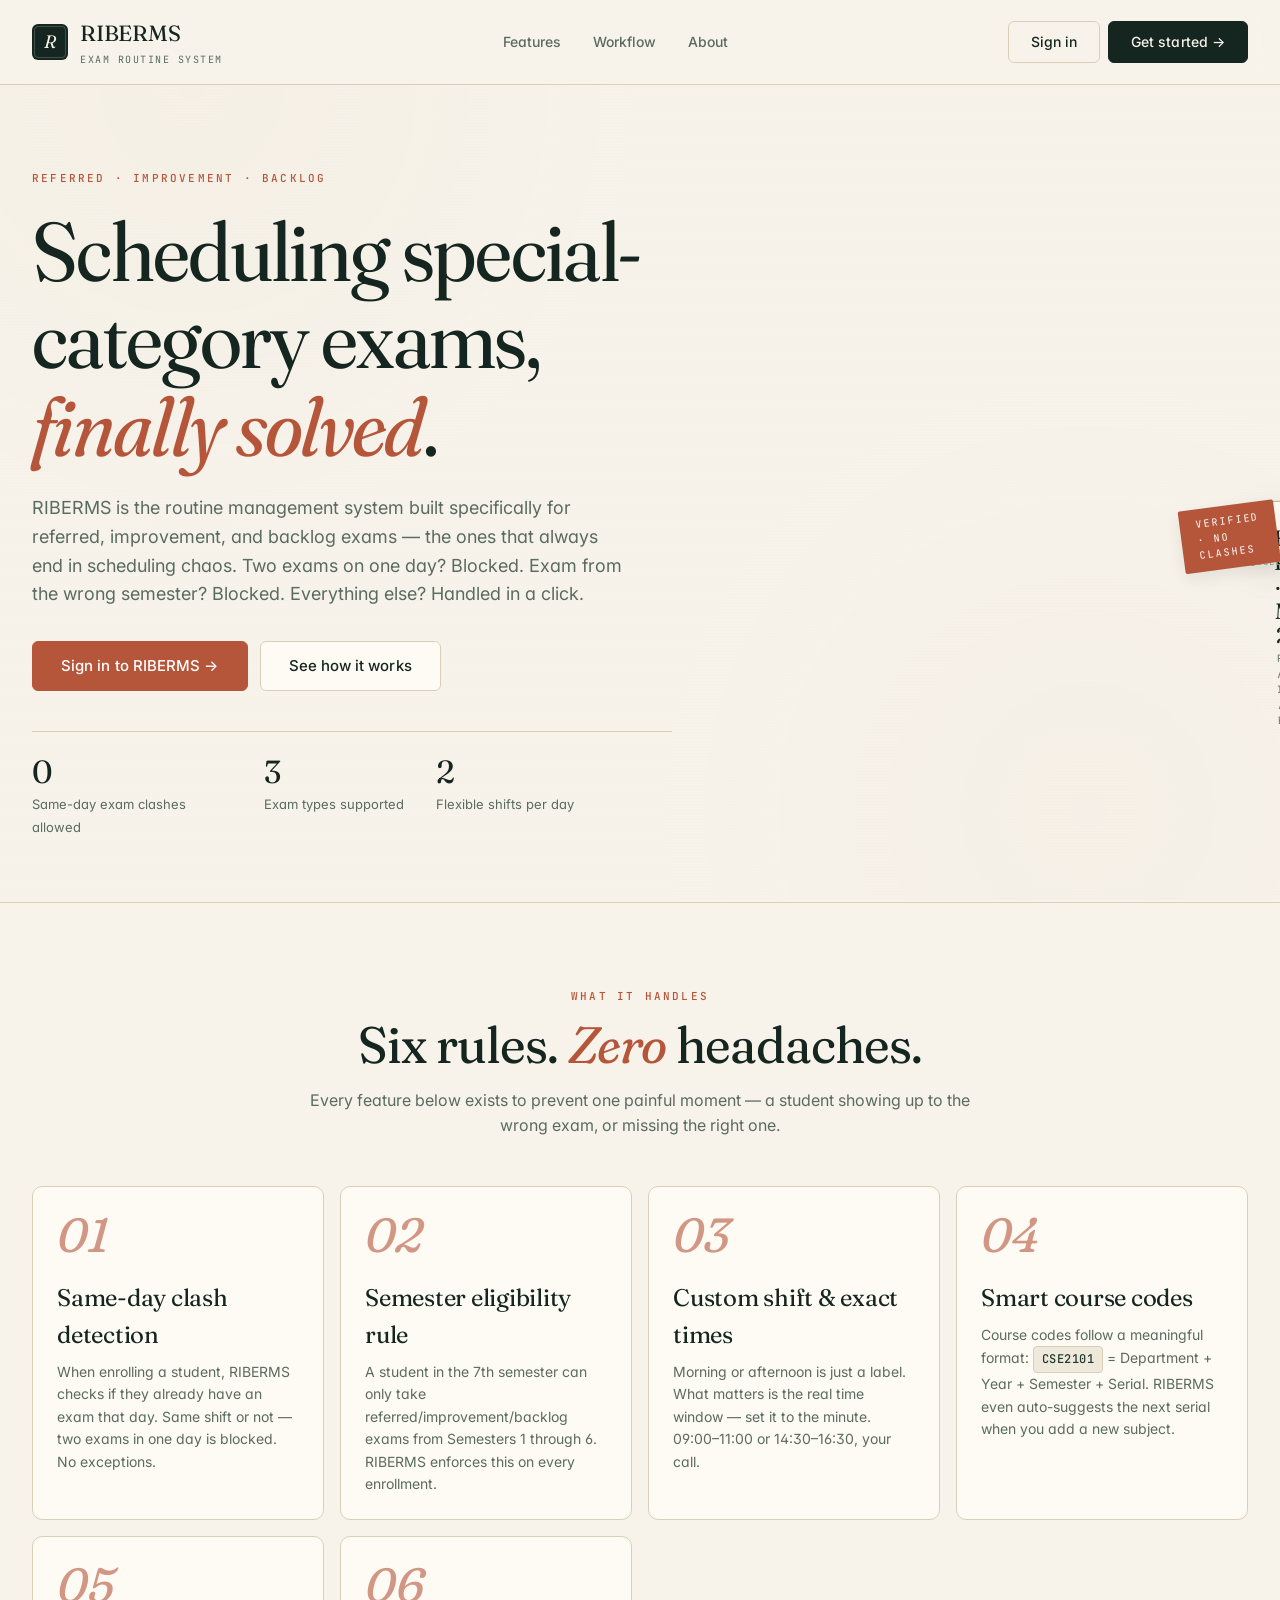
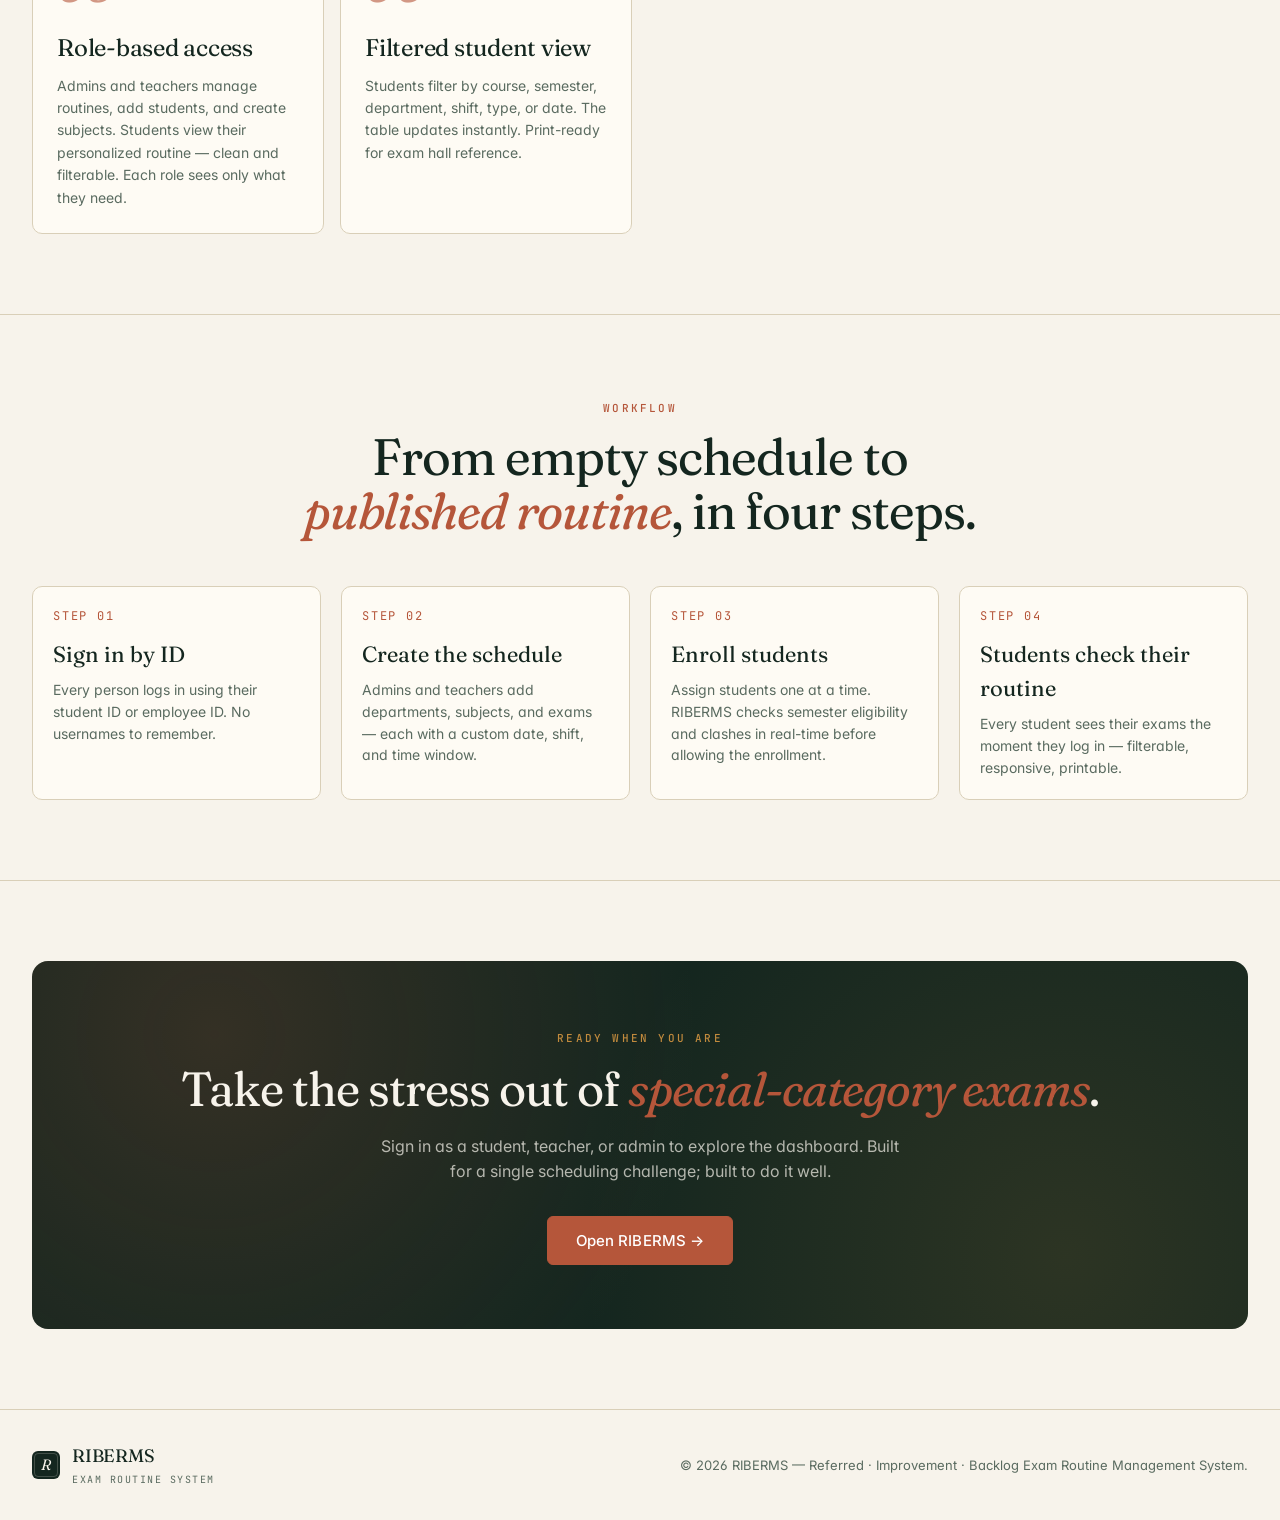
==== index.html @ 129d48cb "merging" ====
<!DOCTYPE html>
<html lang="en">
<head>
  <meta charset="UTF-8">
  <meta name="viewport" content="width=device-width, initial-scale=1.0">
  <title>RIBERMS — Referred · Improvement · Backlog Exam Routine Management</title>
  <meta name="description" content="RIBERMS helps universities schedule referred, improvement, and backlog exams without clashes or semester-rule violations.">

  <link rel="preconnect" href="https://fonts.googleapis.com">
  <link rel="preconnect" href="https://fonts.gstatic.com" crossorigin>
  <link href="https://fonts.googleapis.com/css2?family=Fraunces:ital,opsz,wght,SOFT,WONK@0,9..144,300..700,30..100,0..1;1,9..144,300..700,30..100,0..1&family=Inter:wght@300;400;500;600&family=JetBrains+Mono:wght@400;500&display=swap" rel="stylesheet">
  <link rel="stylesheet" href="css/style.css">
</head>
<body>

  <!-- Navbar -->
  <nav class="navbar">
    <div class="container navbar-inner">
      <a href="index.html" class="brand">
        <span class="brand-mark">R</span>
        <div>
          <strong>RIBERMS</strong>
          <div class="brand-tag">Exam Routine System</div>
        </div>
      </a>
      <div class="nav-links">
        <a href="#features">Features</a>
        <a href="#workflow">Workflow</a>
        <a href="#about">About</a>
      </div>
      <div class="flex gap-sm">
        <a href="login.html" class="btn btn-ghost">Sign in</a>
        <a href="login.html" class="btn btn-primary">Get started →</a>
      </div>
    </div>
  </nav>

  <!-- Hero -->
  <section class="hero">
    <div class="container hero-inner">
      <div>
        <span class="eyebrow">Referred · Improvement · Backlog</span>
        <h1 class="display">
          Scheduling special-category exams, <em>finally solved</em>.
        </h1>
        <p class="hero-lede">
          RIBERMS is the routine management system built specifically for referred, improvement, and backlog exams — the ones that always end in scheduling chaos. Two exams on one day? Blocked. Exam from the wrong semester? Blocked. Everything else? Handled in a click.
        </p>
        <div class="hero-ctas">
          <a href="login.html" class="btn btn-accent btn-lg">Sign in to RIBERMS →</a>
          <a href="#workflow" class="btn btn-outline btn-lg">See how it works</a>
        </div>

        <div class="hero-meta">
          <div class="hero-meta-item">
            <strong>0</strong>
            <span>Same-day exam clashes allowed</span>
          </div>
          <div class="hero-meta-item">
            <strong>3</strong>
            <span>Exam types supported</span>
          </div>
          <div class="hero-meta-item">
            <strong>2</strong>
            <span>Flexible shifts per day</span>
          </div>
        </div>
      </div>

      <!-- Stylized exam routine "document" -->
      <div class="hero-visual">
        <div class="routine-preview">
          <div class="routine-preview-header">
            <h3>Exam Routine · May 2026</h3>
            <p>Referred / Improvement / Backlog</p>
          </div>

          <div class="routine-preview-row">
            <div class="date">10<small>MAY</small></div>
            <div class="info">
              <strong>CSE2101 — Data Structures</strong>
              <span>MORNING · 09:00–11:00</span>
            </div>
            <span class="badge badge-referred">Ref.</span>
          </div>

          <div class="routine-preview-row">
            <div class="date">14<small>MAY</small></div>
            <div class="info">
              <strong>CSE2201 — Databases</strong>
              <span>AFTERNOON · 14:00–16:00</span>
            </div>
            <span class="badge badge-improvement">Imp.</span>
          </div>

          <div class="routine-preview-row">
            <div class="date">16<small>MAY</small></div>
            <div class="info">
              <strong>CSE2202 — Operating Sys.</strong>
              <span>MORNING · 10:00–12:00</span>
            </div>
            <span class="badge badge-referred">Ref.</span>
          </div>

          <div class="routine-preview-row">
            <div class="date">18<small>MAY</small></div>
            <div class="info">
              <strong>CSE3101 — Networks</strong>
              <span>AFTERNOON · 14:00–16:00</span>
            </div>
            <span class="badge badge-backlog">Bkl.</span>
          </div>

          <div class="routine-preview-stamp">Verified · No Clashes</div>
        </div>
      </div>
    </div>
  </section>

  <!-- Features -->
  <section class="section" id="features">
    <div class="container">
      <div class="section-head">
        <span class="eyebrow">What it handles</span>
        <h2 class="display">Six rules. <em>Zero</em> headaches.</h2>
        <p>Every feature below exists to prevent one painful moment — a student showing up to the wrong exam, or missing the right one.</p>
      </div>

      <div class="features-grid">
        <div class="feature">
          <div class="feature-num">01</div>
          <h3>Same-day clash detection</h3>
          <p>When enrolling a student, RIBERMS checks if they already have an exam that day. Same shift or not — two exams in one day is blocked. No exceptions.</p>
        </div>

        <div class="feature">
          <div class="feature-num">02</div>
          <h3>Semester eligibility rule</h3>
          <p>A student in the 7th semester can only take referred/improvement/backlog exams from Semesters 1 through 6. RIBERMS enforces this on every enrollment.</p>
        </div>

        <div class="feature">
          <div class="feature-num">03</div>
          <h3>Custom shift & exact times</h3>
          <p>Morning or afternoon is just a label. What matters is the real time window — set it to the minute. 09:00–11:00 or 14:30–16:30, your call.</p>
        </div>

        <div class="feature">
          <div class="feature-num">04</div>
          <h3>Smart course codes</h3>
          <p>Course codes follow a meaningful format: <span class="course-code">CSE2101</span> = Department + Year + Semester + Serial. RIBERMS even auto-suggests the next serial when you add a new subject.</p>
        </div>

        <div class="feature">
          <div class="feature-num">05</div>
          <h3>Role-based access</h3>
          <p>Admins and teachers manage routines, add students, and create subjects. Students view their personalized routine — clean and filterable. Each role sees only what they need.</p>
        </div>

        <div class="feature">
          <div class="feature-num">06</div>
          <h3>Filtered student view</h3>
          <p>Students filter by course, semester, department, shift, type, or date. The table updates instantly. Print-ready for exam hall reference.</p>
        </div>
      </div>
    </div>
  </section>

  <!-- How it works -->
  <section class="section" id="workflow">
    <div class="container">
      <div class="section-head">
        <span class="eyebrow">Workflow</span>
        <h2 class="display">From empty schedule to <em>published routine</em>, in four steps.</h2>
      </div>

      <div class="steps">
        <div class="step">
          <div class="step-num">STEP 01</div>
          <h3>Sign in by ID</h3>
          <p>Every person logs in using their student ID or employee ID. No usernames to remember.</p>
        </div>
        <div class="step">
          <div class="step-num">STEP 02</div>
          <h3>Create the schedule</h3>
          <p>Admins and teachers add departments, subjects, and exams — each with a custom date, shift, and time window.</p>
        </div>
        <div class="step">
          <div class="step-num">STEP 03</div>
          <h3>Enroll students</h3>
          <p>Assign students one at a time. RIBERMS checks semester eligibility and clashes in real-time before allowing the enrollment.</p>
        </div>
        <div class="step">
          <div class="step-num">STEP 04</div>
          <h3>Students check their routine</h3>
          <p>Every student sees their exams the moment they log in — filterable, responsive, printable.</p>
        </div>
      </div>
    </div>
  </section>

  <!-- CTA -->
  <section class="section" id="about">
    <div class="container">
      <div class="cta-block">
        <span class="eyebrow" style="color:var(--ochre);">Ready when you are</span>
        <h2 class="display">Take the stress out of <em>special-category exams</em>.</h2>
        <p>Sign in as a student, teacher, or admin to explore the dashboard. Built for a single scheduling challenge; built to do it well.</p>
        <a href="login.html" class="btn btn-accent btn-lg">Open RIBERMS →</a>
      </div>
    </div>
  </section>

  <!-- Footer -->
  <footer class="footer">
    <div class="container footer-inner">
      <div class="brand" style="font-size:18px;">
        <span class="brand-mark" style="width:28px;height:28px;font-size:15px;">R</span>
        <div>
          <strong>RIBERMS</strong>
          <div class="brand-tag">Exam Routine System</div>
        </div>
      </div>
      <p style="margin:0;">© 2026 RIBERMS — Referred · Improvement · Backlog Exam Routine Management System.</p>
    </div>
  </footer>

</body>
</html>
---- css/style.css ----
/* =========================================================
   RIBERMS — Referred · Improvement · Backlog
   Exam Routine Management System
   ---------------------------------------------------------
   Design Direction: Editorial Academic
   A considered, literary feel — deep forest green ink,
   cream paper, terracotta accents, serif display type.
   ========================================================= */

:root {
  /* Primary palette */
  --cream: #F7F3EB;
  --cream-2: #EFE9DC;
  --cream-3: #E5DCC7;
  --paper: #FEFBF4;
  --ink: #14261F;
  --ink-2: #1F3A2E;
  --ink-3: #2D4A3D;
  --ink-muted: #5A6B60;
  --ink-subtle: #8A9A8E;

  /* Accents */
  --terracotta: #B5563A;
  --terracotta-dark: #8E4129;
  --ochre: #C18A3D;
  --moss: #5C6B3A;
  --berry: #8B3B4E;

  /* Functional */
  --success: #3D6B47;
  --warning: #A06A1F;
  --danger: #9B3A32;
  --info: #3D5A6B;

  /* Borders */
  --line: #D9CFB8;
  --line-soft: #E8DFCA;
  --line-strong: #B8AC91;

  /* Typography */
  --font-display: 'Fraunces', 'Instrument Serif', Georgia, serif;
  --font-body: 'Inter', -apple-system, 'Segoe UI', sans-serif;
  --font-mono: 'JetBrains Mono', 'SF Mono', Consolas, monospace;

  /* Shadows */
  --shadow-xs: 0 1px 2px rgba(20, 38, 31, 0.04);
  --shadow-sm: 0 2px 6px rgba(20, 38, 31, 0.06);
  --shadow-md: 0 6px 16px rgba(20, 38, 31, 0.08);
  --shadow-lg: 0 16px 40px rgba(20, 38, 31, 0.12);
  --shadow-xl: 0 24px 60px rgba(20, 38, 31, 0.16);

  /* Radii */
  --r-xs: 4px;
  --r-sm: 6px;
  --r-md: 10px;
  --r-lg: 16px;
  --r-xl: 24px;

  /* Spacing rhythm */
  --space-1: 4px;
  --space-2: 8px;
  --space-3: 12px;
  --space-4: 16px;
  --space-5: 20px;
  --space-6: 24px;
  --space-8: 32px;
  --space-10: 40px;
  --space-12: 48px;
  --space-16: 64px;
  --space-20: 80px;
}

/* ---------- Reset ---------- */
*, *::before, *::after { box-sizing: border-box; margin: 0; padding: 0; }
html { -webkit-text-size-adjust: 100%; }
body {
  font-family: var(--font-body);
  background: var(--cream);
  color: var(--ink);
  font-size: 15px;
  line-height: 1.55;
  -webkit-font-smoothing: antialiased;
  -moz-osx-font-smoothing: grayscale;
  min-height: 100vh;
  font-feature-settings: 'ss01', 'cv11';
}
a { color: inherit; text-decoration: none; }
button { font-family: inherit; cursor: pointer; border: none; background: none; color: inherit; }
input, select, textarea { font-family: inherit; font-size: inherit; color: inherit; }
img, svg { display: block; max-width: 100%; }
table { border-collapse: collapse; width: 100%; }
ul, ol { list-style: none; }

/* ---------- Typography utilities ---------- */
.display {
  font-family: var(--font-display);
  font-weight: 400;
  letter-spacing: -0.02em;
  line-height: 1.05;
  font-variation-settings: "SOFT" 30, "WONK" 0;
}

.display em, em.serif {
  font-family: var(--font-display);
  font-style: italic;
  font-variation-settings: "SOFT" 50, "WONK" 1;
  color: var(--terracotta);
}

.eyebrow {
  font-family: var(--font-mono);
  font-size: 11px;
  letter-spacing: 0.2em;
  text-transform: uppercase;
  color: var(--terracotta);
  font-weight: 500;
}

.mono { font-family: var(--font-mono); font-feature-settings: 'ss01'; }

/* ---------- Layout ---------- */
.container {
  max-width: 1280px;
  margin: 0 auto;
  padding: 0 var(--space-8);
}
@media (max-width: 640px) { .container { padding: 0 var(--space-5); } }

/* Subtle grain / paper texture */
body::before {
  content: '';
  position: fixed;
  inset: 0;
  pointer-events: none;
  z-index: 0;
  opacity: 0.4;
  background-image:
    radial-gradient(circle at 15% 10%, rgba(193, 138, 61, 0.07) 0%, transparent 35%),
    radial-gradient(circle at 85% 90%, rgba(181, 86, 58, 0.05) 0%, transparent 35%),
    repeating-linear-gradient(
      0deg,
      transparent 0,
      transparent 2px,
      rgba(20, 38, 31, 0.01) 2px,
      rgba(20, 38, 31, 0.01) 3px
    );
}
body > * { position: relative; z-index: 1; }

/* ============================================================
   NAVBAR
============================================================ */
.navbar {
  background: rgba(247, 243, 235, 0.88);
  backdrop-filter: blur(12px);
  -webkit-backdrop-filter: blur(12px);
  border-bottom: 1px solid var(--line);
  padding: var(--space-4) 0;
  position: sticky;
  top: 0;
  z-index: 100;
}

.navbar-inner {
  display: flex;
  align-items: center;
  justify-content: space-between;
  gap: var(--space-8);
}

.brand {
  display: flex;
  align-items: center;
  gap: var(--space-3);
  font-family: var(--font-display);
  font-size: 22px;
  letter-spacing: -0.01em;
  color: var(--ink);
}

.brand-mark {
  width: 36px;
  height: 36px;
  background: var(--ink);
  color: var(--cream);
  display: grid;
  place-items: center;
  font-family: var(--font-display);
  font-style: italic;
  font-size: 18px;
  border-radius: var(--r-sm);
  position: relative;
}
.brand-mark::after {
  content: '';
  position: absolute;
  inset: 2px;
  border: 1px solid rgba(247, 243, 235, 0.2);
  border-radius: var(--r-xs);
}

.brand strong { font-weight: 400; }
.brand-tag { font-family: var(--font-mono); font-size: 10px; letter-spacing: 0.15em; color: var(--ink-muted); text-transform: uppercase; margin-top: 2px; }

.nav-links {
  display: flex;
  gap: var(--space-8);
  align-items: center;
}
.nav-links a {
  font-size: 14px;
  color: var(--ink-muted);
  font-weight: 500;
  transition: color 0.2s;
  position: relative;
}
.nav-links a:hover { color: var(--ink); }
.nav-links a:hover::after {
  content: '';
  position: absolute;
  left: 0; right: 0; bottom: -6px;
  height: 1px;
  background: var(--terracotta);
}
@media (max-width: 768px) { .nav-links { display: none; } }

/* ============================================================
   BUTTONS
============================================================ */
.btn {
  display: inline-flex;
  align-items: center;
  justify-content: center;
  gap: var(--space-2);
  padding: 11px 22px;
  border-radius: var(--r-sm);
  font-weight: 500;
  font-size: 14px;
  letter-spacing: 0.005em;
  transition: all 0.2s cubic-bezier(0.4, 0, 0.2, 1);
  white-space: nowrap;
  border: 1px solid transparent;
  font-family: inherit;
  cursor: pointer;
  line-height: 1.3;
}

.btn-primary {
  background: var(--ink);
  color: var(--cream);
  border-color: var(--ink);
}
.btn-primary:hover {
  background: var(--ink-2);
  border-color: var(--ink-2);
  transform: translateY(-1px);
  box-shadow: var(--shadow-md);
}

.btn-accent {
  background: var(--terracotta);
  color: #fff;
  border-color: var(--terracotta);
}
.btn-accent:hover {
  background: var(--terracotta-dark);
  border-color: var(--terracotta-dark);
  transform: translateY(-1px);
  box-shadow: var(--shadow-md);
}

.btn-ghost {
  background: transparent;
  color: var(--ink);
  border: 1px solid var(--line);
}
.btn-ghost:hover {
  background: var(--cream-2);
  border-color: var(--ink-muted);
}

.btn-outline {
  background: var(--paper);
  color: var(--ink);
  border: 1px solid var(--line);
}
.btn-outline:hover { border-color: var(--ink); box-shadow: var(--shadow-sm); }

.btn-danger {
  background: transparent;
  color: var(--danger);
  border: 1px solid transparent;
}
.btn-danger:hover { background: #FCE9E6; border-color: #F0CEC6; }

.btn-sm { padding: 7px 14px; font-size: 13px; }
.btn-lg { padding: 14px 28px; font-size: 15px; }
.btn-full { width: 100%; }

/* ============================================================
   CARDS
============================================================ */
.card {
  background: var(--paper);
  border: 1px solid var(--line);
  border-radius: var(--r-md);
  padding: var(--space-6);
  box-shadow: var(--shadow-xs);
}

.card-pad-sm { padding: var(--space-4); }
.card-pad-lg { padding: var(--space-8); }

.card-title {
  font-family: var(--font-display);
  font-size: 22px;
  font-weight: 400;
  letter-spacing: -0.01em;
  margin: 0 0 var(--space-1);
  color: var(--ink);
}

.card-subtitle {
  font-size: 13px;
  color: var(--ink-muted);
  margin: 0 0 var(--space-5);
}

/* ============================================================
   FORMS
============================================================ */
.form-group { display: flex; flex-direction: column; gap: 6px; margin-bottom: var(--space-4); }

.form-label {
  font-family: var(--font-mono);
  font-size: 11px;
  font-weight: 500;
  color: var(--ink-2);
  letter-spacing: 0.08em;
  text-transform: uppercase;
}

.form-input, .form-select, .form-textarea {
  width: 100%;
  padding: 11px 14px;
  border: 1px solid var(--line);
  border-radius: var(--r-sm);
  background: var(--paper);
  color: var(--ink);
  font-size: 14px;
  transition: border-color 0.2s, box-shadow 0.2s;
}

.form-input:focus, .form-select:focus, .form-textarea:focus {
  outline: none;
  border-color: var(--ink);
  box-shadow: 0 0 0 3px rgba(20, 38, 31, 0.08);
}

.form-input::placeholder { color: var(--ink-subtle); }

.form-hint { font-size: 12px; color: var(--ink-muted); }

.form-grid-2 { display: grid; grid-template-columns: 1fr 1fr; gap: var(--space-4); }
@media (max-width: 500px) { .form-grid-2 { grid-template-columns: 1fr; } }

/* ============================================================
   TABLES
============================================================ */
.table-wrap {
  background: var(--paper);
  border: 1px solid var(--line);
  border-radius: var(--r-md);
  overflow: hidden;
}

.table-scroll { overflow-x: auto; }

.table {
  width: 100%;
  font-size: 14px;
}

.table thead th {
  background: var(--cream-2);
  text-align: left;
  padding: 14px 20px;
  font-family: var(--font-mono);
  font-weight: 500;
  font-size: 11px;
  letter-spacing: 0.1em;
  text-transform: uppercase;
  color: var(--ink-2);
  border-bottom: 1px solid var(--line);
  white-space: nowrap;
}

.table tbody td {
  padding: 16px 20px;
  border-bottom: 1px solid var(--line-soft);
  color: var(--ink);
  vertical-align: middle;
}

.table tbody tr:last-child td { border-bottom: none; }
.table tbody tr { transition: background 0.15s; }
.table tbody tr:hover { background: var(--cream); }

.table-empty {
  text-align: center;
  padding: var(--space-12) var(--space-5);
  color: var(--ink-muted);
  font-style: italic;
  font-family: var(--font-display);
  font-size: 16px;
}

/* ============================================================
   BADGES
============================================================ */
.badge {
  display: inline-flex;
  align-items: center;
  gap: 4px;
  padding: 3px 10px;
  border-radius: 99px;
  font-family: var(--font-mono);
  font-size: 10px;
  font-weight: 500;
  letter-spacing: 0.08em;
  text-transform: uppercase;
  border: 1px solid transparent;
  line-height: 1.6;
}

.badge-morning     { background: #FBF1DF; color: #8A5A1C; border-color: #EBD7A6; }
.badge-afternoon   { background: #E8EEE6; color: #3D5C45; border-color: #CBD6C6; }
.badge-referred    { background: #F6E6E2; color: #8E4129; border-color: #E5CCC2; }
.badge-improvement { background: #E3E9E5; color: #2D4A3D; border-color: #C5CFC7; }
.badge-backlog     { background: #F2E3E6; color: #7A2F3F; border-color: #DDBFC5; }
.badge-pending     { background: #FBF1DF; color: #8A5A1C; border-color: #EBD7A6; }
.badge-approved    { background: #E3E9E5; color: #2D4A3D; border-color: #C5CFC7; }
.badge-student     { background: #E6E8EE; color: #3D4A6B; border-color: #C7CCDA; }
.badge-teacher     { background: #E3E9E5; color: #2D4A3D; border-color: #C5CFC7; }
.badge-admin       { background: #F2E3E6; color: #7A2F3F; border-color: #DDBFC5; }

/* ============================================================
   ALERTS
============================================================ */
.alert {
  padding: 14px 18px;
  border-radius: var(--r-sm);
  border: 1px solid;
  margin-bottom: var(--space-4);
  display: flex;
  gap: var(--space-3);
  align-items: flex-start;
  font-size: 14px;
}
.alert-title { font-weight: 600; margin: 0 0 2px; font-size: 14px; }
.alert-body  { margin: 0; font-size: 13px; line-height: 1.55; }

.alert-error   { background: #F6E6E2; border-color: #E5CCC2; color: #6D2E1C; }
.alert-success { background: #E3E9E5; border-color: #C5CFC7; color: #284435; }
.alert-warning { background: #FBF1DF; border-color: #EBD7A6; color: #6D4614; }
.alert-info    { background: #E6E8EE; border-color: #C7CCDA; color: #2C3A5A; }

/* ============================================================
   DASHBOARD LAYOUT
============================================================ */
.dash-shell {
  display: grid;
  grid-template-columns: 260px 1fr;
  min-height: calc(100vh - 73px);
}

@media (max-width: 960px) {
  .dash-shell { grid-template-columns: 1fr; }
  .sidebar { display: none; }
}

.sidebar {
  background: var(--ink);
  color: var(--cream);
  padding: var(--space-8) var(--space-5);
  border-right: 1px solid var(--ink-2);
  display: flex;
  flex-direction: column;
  position: sticky;
  top: 73px;
  height: calc(100vh - 73px);
  overflow-y: auto;
}

.sidebar-user {
  display: flex;
  align-items: center;
  gap: var(--space-3);
  padding: var(--space-4);
  background: rgba(247, 243, 235, 0.04);
  border: 1px solid rgba(247, 243, 235, 0.08);
  border-radius: var(--r-md);
  margin-bottom: var(--space-8);
}

.avatar {
  width: 42px;
  height: 42px;
  border-radius: 50%;
  background: var(--terracotta);
  color: #fff;
  display: grid;
  place-items: center;
  font-weight: 600;
  font-size: 14px;
  flex-shrink: 0;
  letter-spacing: 0.03em;
}

.sidebar-user-name {
  font-size: 14px;
  font-weight: 500;
  margin: 0;
  color: var(--cream);
  overflow: hidden;
  text-overflow: ellipsis;
  white-space: nowrap;
}
.sidebar-user-role {
  font-family: var(--font-mono);
  font-size: 10px;
  color: rgba(247, 243, 235, 0.5);
  margin-top: 2px;
  letter-spacing: 0.1em;
  text-transform: uppercase;
}

.sidebar-nav { display: flex; flex-direction: column; gap: 2px; }

.sidebar-nav-label {
  font-family: var(--font-mono);
  font-size: 10px;
  text-transform: uppercase;
  letter-spacing: 0.14em;
  color: rgba(247, 243, 235, 0.35);
  padding: var(--space-4) var(--space-3) var(--space-2);
  font-weight: 500;
}

.sidebar-nav-item {
  display: flex;
  align-items: center;
  gap: var(--space-3);
  padding: 10px 12px;
  border-radius: var(--r-sm);
  color: rgba(247, 243, 235, 0.72);
  font-size: 14px;
  font-weight: 500;
  transition: all 0.15s;
  cursor: pointer;
  text-align: left;
  width: 100%;
  background: none;
  border: none;
  font-family: inherit;
}

.sidebar-nav-item:hover {
  background: rgba(247, 243, 235, 0.06);
  color: var(--cream);
}

.sidebar-nav-item.active {
  background: var(--cream);
  color: var(--ink);
}

.sidebar-nav-item .icon {
  width: 18px;
  height: 18px;
  flex-shrink: 0;
}

.sidebar-bottom {
  margin-top: auto;
  padding-top: var(--space-6);
  border-top: 1px solid rgba(247, 243, 235, 0.1);
}

/* ============================================================
   MAIN CONTENT AREA
============================================================ */
.dash-main {
  padding: var(--space-10) var(--space-12);
  max-width: 1400px;
  width: 100%;
  overflow-x: hidden;
}
@media (max-width: 640px) { .dash-main { padding: var(--space-6) var(--space-5); } }

.page-header {
  display: flex;
  align-items: flex-end;
  justify-content: space-between;
  gap: var(--space-5);
  margin-bottom: var(--space-8);
  flex-wrap: wrap;
  padding-bottom: var(--space-5);
  border-bottom: 1px solid var(--line);
}

.page-header-eyebrow {
  display: block;
  margin-bottom: 6px;
}

.page-title {
  font-family: var(--font-display);
  font-size: clamp(32px, 4vw, 44px);
  font-weight: 400;
  margin: 0 0 4px 0;
  letter-spacing: -0.02em;
  line-height: 1.05;
}

.page-subtitle {
  color: var(--ink-muted);
  font-size: 15px;
  margin: 0;
  max-width: 60ch;
}

/* ============================================================
   STAT CARDS
============================================================ */
.stats-grid {
  display: grid;
  grid-template-columns: repeat(auto-fit, minmax(220px, 1fr));
  gap: var(--space-4);
  margin-bottom: var(--space-8);
}

.stat-card {
  background: var(--paper);
  border: 1px solid var(--line);
  border-radius: var(--r-md);
  padding: var(--space-5) var(--space-6);
  position: relative;
  overflow: hidden;
}

.stat-card::before {
  content: '';
  position: absolute;
  top: 0; left: 0;
  width: 3px;
  height: 100%;
  background: var(--ink);
}

.stat-card.accent::before { background: var(--terracotta); }
.stat-card.ochre::before { background: var(--ochre); }
.stat-card.moss::before { background: var(--moss); }

.stat-label {
  font-family: var(--font-mono);
  font-size: 11px;
  color: var(--ink-muted);
  font-weight: 500;
  text-transform: uppercase;
  letter-spacing: 0.1em;
  margin: 0 0 var(--space-2);
}

.stat-value {
  font-family: var(--font-display);
  font-size: 48px;
  font-weight: 400;
  color: var(--ink);
  line-height: 1;
  margin: 0;
  letter-spacing: -0.02em;
}

.stat-sub {
  font-size: 12px;
  color: var(--ink-muted);
  margin: var(--space-2) 0 0;
  font-family: var(--font-mono);
}

/* ============================================================
   FILTER BAR
============================================================ */
.filter-bar {
  display: flex;
  gap: var(--space-3);
  flex-wrap: wrap;
  align-items: center;
  margin-bottom: var(--space-5);
  background: var(--paper);
  padding: var(--space-3) var(--space-4);
  border-radius: var(--r-md);
  border: 1px solid var(--line);
}

.filter-bar .form-select, .filter-bar .form-input {
  padding: 8px 12px;
  font-size: 13px;
  min-width: 150px;
  background: var(--cream);
  border-color: var(--line-soft);
}
.filter-bar .form-input { min-width: 220px; flex: 1; }

/* ============================================================
   MODAL
============================================================ */
.modal-backdrop {
  position: fixed;
  inset: 0;
  background: rgba(20, 38, 31, 0.55);
  backdrop-filter: blur(6px);
  display: none;
  align-items: center;
  justify-content: center;
  z-index: 300;
  padding: var(--space-5);
}
.modal-backdrop.open { display: flex; }

.modal {
  background: var(--paper);
  border-radius: var(--r-lg);
  max-width: 560px;
  width: 100%;
  max-height: 90vh;
  overflow-y: auto;
  border: 1px solid var(--line);
  box-shadow: var(--shadow-xl);
  animation: modalIn 0.3s cubic-bezier(0.25, 1, 0.4, 1);
}
@keyframes modalIn {
  from { opacity: 0; transform: translateY(16px) scale(0.98); }
  to   { opacity: 1; transform: translateY(0) scale(1); }
}

.modal-header {
  padding: var(--space-6) var(--space-8) 0;
  display: flex;
  justify-content: space-between;
  align-items: flex-start;
}

.modal-title {
  font-family: var(--font-display);
  font-size: 28px;
  margin: 4px 0 0;
  font-weight: 400;
  letter-spacing: -0.02em;
}

.modal-close {
  width: 34px;
  height: 34px;
  border-radius: 50%;
  color: var(--ink-muted);
  display: grid;
  place-items: center;
  transition: all 0.15s;
  flex-shrink: 0;
}
.modal-close:hover { background: var(--cream-2); color: var(--ink); }

.modal-body { padding: var(--space-5) var(--space-8); }
.modal-footer {
  padding: var(--space-4) var(--space-8) var(--space-6);
  display: flex;
  gap: 10px;
  justify-content: flex-end;
  border-top: 1px solid var(--line-soft);
  margin-top: var(--space-4);
  background: var(--cream);
}

/* ============================================================
   LANDING — HERO
============================================================ */
.hero {
  padding: var(--space-20) 0 var(--space-16);
  position: relative;
  overflow: hidden;
}

.hero-inner {
  display: grid;
  grid-template-columns: 1.25fr 1fr;
  gap: var(--space-16);
  align-items: center;
}

@media (max-width: 960px) {
  .hero-inner { grid-template-columns: 1fr; gap: var(--space-10); }
  .hero { padding: var(--space-10) 0 var(--space-12); }
}

.hero h1 {
  font-size: clamp(42px, 6.5vw, 92px);
  margin: var(--space-5) 0 var(--space-6);
}

.hero-lede {
  font-size: 18px;
  color: var(--ink-muted);
  line-height: 1.6;
  margin-bottom: var(--space-8);
  max-width: 54ch;
}

.hero-ctas { display: flex; gap: var(--space-3); flex-wrap: wrap; }

.hero-meta {
  margin-top: var(--space-10);
  padding-top: var(--space-6);
  border-top: 1px solid var(--line);
  display: flex;
  gap: var(--space-8);
  flex-wrap: wrap;
}

.hero-meta-item { max-width: 200px; }
.hero-meta-item strong {
  display: block;
  font-family: var(--font-display);
  font-size: 32px;
  line-height: 1;
  margin-bottom: 4px;
  color: var(--ink);
  font-weight: 400;
}
.hero-meta-item span {
  font-size: 13px;
  color: var(--ink-muted);
}

/* Hero right — stylized routine preview */
.hero-visual {
  position: relative;
  aspect-ratio: 4 / 5;
  max-width: 440px;
  justify-self: end;
}
@media (max-width: 960px) {
  .hero-visual { justify-self: center; aspect-ratio: 5 / 4; max-width: 520px; width: 100%; }
}

.routine-preview {
  background: var(--paper);
  border: 1px solid var(--line-strong);
  border-radius: var(--r-lg);
  padding: var(--space-6);
  box-shadow: var(--shadow-lg);
  position: absolute;
  inset: 0;
  transform: rotate(-1.5deg);
  display: flex;
  flex-direction: column;
  gap: var(--space-3);
}
.routine-preview::before {
  content: 'RIBERMS / OFFICIAL SCHEDULE';
  position: absolute;
  top: 12px;
  right: 16px;
  font-family: var(--font-mono);
  font-size: 9px;
  letter-spacing: 0.15em;
  color: var(--ink-subtle);
}

.routine-preview-header {
  padding-bottom: var(--space-4);
  border-bottom: 2px solid var(--ink);
  margin-bottom: var(--space-3);
}
.routine-preview-header h3 {
  font-family: var(--font-display);
  font-size: 22px;
  font-weight: 400;
  margin: 0;
  line-height: 1.1;
}
.routine-preview-header p {
  font-family: var(--font-mono);
  font-size: 10px;
  letter-spacing: 0.15em;
  text-transform: uppercase;
  color: var(--ink-muted);
  margin-top: 4px;
}

.routine-preview-row {
  display: grid;
  grid-template-columns: 60px 1fr auto;
  gap: var(--space-3);
  align-items: center;
  padding: 10px 0;
  border-bottom: 1px dashed var(--line);
}
.routine-preview-row:last-child { border-bottom: none; }

.routine-preview-row .date {
  font-family: var(--font-display);
  font-size: 26px;
  line-height: 1;
  color: var(--terracotta);
}
.routine-preview-row .date small {
  display: block;
  font-family: var(--font-mono);
  font-size: 9px;
  color: var(--ink-muted);
  letter-spacing: 0.1em;
  margin-top: 2px;
}

.routine-preview-row .info strong {
  font-weight: 500;
  font-size: 14px;
  display: block;
  margin-bottom: 2px;
}
.routine-preview-row .info span {
  font-family: var(--font-mono);
  font-size: 11px;
  color: var(--ink-muted);
}

.routine-preview-stamp {
  position: absolute;
  bottom: -16px;
  right: 20px;
  background: var(--terracotta);
  color: #fff;
  padding: 8px 16px;
  font-family: var(--font-mono);
  font-size: 10px;
  letter-spacing: 0.2em;
  text-transform: uppercase;
  border-radius: 2px;
  transform: rotate(-6deg);
  box-shadow: var(--shadow-md);
}

/* ============================================================
   LANDING — SECTIONS
============================================================ */
.section {
  padding: var(--space-20) 0;
  border-top: 1px solid var(--line);
}

.section-head {
  max-width: 680px;
  margin: 0 auto var(--space-12);
  text-align: center;
}
.section-head h2 {
  margin-top: var(--space-3);
  font-size: clamp(32px, 4vw, 54px);
}
.section-head p {
  margin-top: var(--space-4);
  color: var(--ink-muted);
  font-size: 16px;
}

.features-grid {
  display: grid;
  grid-template-columns: repeat(auto-fit, minmax(280px, 1fr));
  gap: var(--space-4);
}

.feature {
  padding: var(--space-6);
  background: var(--paper);
  border: 1px solid var(--line);
  border-radius: var(--r-md);
  transition: all 0.3s;
  position: relative;
}

.feature:hover {
  transform: translateY(-4px);
  box-shadow: var(--shadow-md);
  border-color: var(--ink-3);
}

.feature-num {
  font-family: var(--font-display);
  font-size: 48px;
  line-height: 1;
  color: var(--terracotta);
  opacity: 0.6;
  margin-bottom: var(--space-5);
  font-variation-settings: "SOFT" 100, "WONK" 1;
  font-style: italic;
}

.feature h3 {
  font-family: var(--font-display);
  font-size: 24px;
  margin: 0 0 var(--space-2);
  font-weight: 400;
  letter-spacing: -0.01em;
}

.feature p {
  color: var(--ink-muted);
  font-size: 14px;
  margin: 0;
  line-height: 1.6;
}

/* How it works */
.steps {
  display: grid;
  grid-template-columns: repeat(auto-fit, minmax(240px, 1fr));
  gap: var(--space-5);
}

.step {
  padding: var(--space-5);
  background: var(--paper);
  border: 1px solid var(--line);
  border-radius: var(--r-md);
  counter-increment: step;
  position: relative;
}

.step-num {
  font-family: var(--font-mono);
  font-size: 12px;
  letter-spacing: 0.15em;
  color: var(--terracotta);
  margin-bottom: var(--space-3);
}

.step h3 {
  font-family: var(--font-display);
  font-size: 22px;
  margin: 0 0 var(--space-2);
  font-weight: 400;
}

.step p {
  font-size: 14px;
  color: var(--ink-muted);
  margin: 0;
  line-height: 1.55;
}

/* CTA block */
.cta-block {
  background: var(--ink);
  color: var(--cream);
  padding: var(--space-16) var(--space-12);
  border-radius: var(--r-lg);
  text-align: center;
  position: relative;
  overflow: hidden;
}
.cta-block::before {
  content: '';
  position: absolute;
  inset: 0;
  background:
    radial-gradient(circle at 15% 20%, rgba(181, 86, 58, 0.2), transparent 45%),
    radial-gradient(circle at 85% 80%, rgba(193, 138, 61, 0.14), transparent 45%);
}
.cta-block > * { position: relative; z-index: 1; }
.cta-block h2 {
  color: var(--cream);
  font-size: clamp(28px, 4vw, 48px);
  margin: var(--space-4) 0 var(--space-5);
}
.cta-block p {
  color: rgba(247, 243, 235, 0.7);
  font-size: 16px;
  max-width: 520px;
  margin: 0 auto var(--space-8);
}

/* Footer */
.footer {
  border-top: 1px solid var(--line);
  padding: var(--space-8) 0;
  color: var(--ink-muted);
  font-size: 13px;
}
.footer-inner {
  display: flex;
  justify-content: space-between;
  align-items: center;
  flex-wrap: wrap;
  gap: var(--space-4);
}

/* ============================================================
   LOGIN PAGE
============================================================ */
.login-shell {
  min-height: 100vh;
  display: grid;
  grid-template-columns: 1.1fr 1fr;
}
@media (max-width: 960px) {
  .login-shell { grid-template-columns: 1fr; }
  .login-left { display: none; }
}

.login-left {
  background: var(--ink);
  color: var(--cream);
  padding: var(--space-12);
  display: flex;
  flex-direction: column;
  justify-content: space-between;
  position: relative;
  overflow: hidden;
}

.login-left::before {
  content: '';
  position: absolute;
  width: 700px; height: 700px;
  border-radius: 50%;
  background: radial-gradient(circle, rgba(181, 86, 58, 0.25) 0%, transparent 65%);
  bottom: -300px; right: -250px;
}
.login-left::after {
  content: '';
  position: absolute;
  width: 400px; height: 400px;
  border-radius: 50%;
  background: radial-gradient(circle, rgba(193, 138, 61, 0.14) 0%, transparent 65%);
  top: -180px; left: -100px;
}

.login-left > * { position: relative; z-index: 1; }

.login-left-title {
  font-family: var(--font-display);
  font-size: clamp(44px, 5vw, 68px);
  line-height: 1.02;
  font-weight: 400;
  margin: var(--space-8) 0 var(--space-5);
  letter-spacing: -0.02em;
}
.login-left-title em {
  color: var(--terracotta);
  font-style: italic;
  font-variation-settings: "SOFT" 80, "WONK" 1;
}

.login-left-lede {
  color: rgba(247, 243, 235, 0.7);
  font-size: 16px;
  line-height: 1.6;
  max-width: 460px;
}

.login-quote {
  border-left: 2px solid var(--terracotta);
  padding: 4px 0 4px var(--space-5);
  font-family: var(--font-display);
  font-size: 19px;
  font-style: italic;
  color: rgba(247, 243, 235, 0.88);
  max-width: 460px;
  line-height: 1.5;
}
.login-quote cite {
  display: block;
  font-family: var(--font-mono);
  font-style: normal;
  font-size: 11px;
  color: rgba(247, 243, 235, 0.5);
  margin-top: var(--space-3);
  letter-spacing: 0.12em;
  text-transform: uppercase;
}

.login-right {
  padding: var(--space-12);
  display: flex;
  flex-direction: column;
  justify-content: center;
  align-items: center;
  background: var(--cream);
}

.login-form {
  width: 100%;
  max-width: 400px;
}

.login-form-head {
  text-align: center;
  margin-bottom: var(--space-8);
}

.login-form-head h2 {
  font-family: var(--font-display);
  font-size: 32px;
  font-weight: 400;
  letter-spacing: -0.01em;
  margin: var(--space-4) 0 6px;
}

.login-form-head p {
  color: var(--ink-muted);
  font-size: 14px;
}

/* Role picker */
.role-picker {
  display: grid;
  grid-template-columns: repeat(3, 1fr);
  gap: 4px;
  margin-bottom: var(--space-6);
  background: var(--cream-2);
  padding: 4px;
  border-radius: var(--r-sm);
  border: 1px solid var(--line);
}

.role-option {
  padding: 9px 12px;
  border-radius: 4px;
  font-size: 12px;
  font-weight: 500;
  color: var(--ink-muted);
  text-align: center;
  transition: all 0.2s;
  font-family: var(--font-mono);
  letter-spacing: 0.1em;
  text-transform: uppercase;
}

.role-option.active {
  background: var(--ink);
  color: var(--cream);
  box-shadow: var(--shadow-xs);
}

/* Demo hint box */
.demo-hint {
  margin-top: var(--space-6);
  padding: var(--space-4);
  background: var(--paper);
  border: 1px dashed var(--line-strong);
  border-radius: var(--r-sm);
}
.demo-hint .eyebrow { color: var(--ink-muted); margin-bottom: 6px; }
.demo-hint-list { font-size: 12px; color: var(--ink-2); line-height: 1.8; font-family: var(--font-mono); }
.demo-hint-list strong { color: var(--ink); }

/* ============================================================
   UTILITIES & SHARED
============================================================ */
[data-view] { display: none; }
[data-view].active { display: block; }

.flex { display: flex; }
.flex-between { display: flex; justify-content: space-between; align-items: center; }
.flex-center { display: flex; justify-content: center; align-items: center; }
.gap-sm { gap: var(--space-2); }
.gap-md { gap: var(--space-4); }
.gap-lg { gap: var(--space-6); }
.mt-sm { margin-top: var(--space-2); }
.mt-md { margin-top: var(--space-4); }
.mt-lg { margin-top: var(--space-6); }
.mb-sm { margin-bottom: var(--space-2); }
.mb-md { margin-bottom: var(--space-4); }
.mb-lg { margin-bottom: var(--space-6); }
.mb-xl { margin-bottom: var(--space-8); }
.text-muted { color: var(--ink-muted); }
.text-sm { font-size: 13px; }
.text-xs { font-size: 12px; }
.text-center { text-align: center; }
.full-w { width: 100%; }
.hidden { display: none !important; }

@keyframes fadeInUp {
  from { opacity: 0; transform: translateY(8px); }
  to { opacity: 1; transform: translateY(0); }
}
.fade-in-up { animation: fadeInUp 0.35s ease-out; }

/* Course code chip */
.course-code {
  font-family: var(--font-mono);
  font-size: 12px;
  font-weight: 500;
  letter-spacing: 0.04em;
  padding: 3px 8px;
  background: var(--cream-2);
  border: 1px solid var(--line);
  border-radius: 4px;
  color: var(--ink-2);
  display: inline-block;
}

/* Two-column admin layout */
.two-col {
  display: grid;
  grid-template-columns: 2fr 1fr;
  gap: var(--space-6);
}
@media (max-width: 900px) { .two-col { grid-template-columns: 1fr; } }

/* Progress bar for breakdowns */
.bar-track {
  height: 6px;
  background: var(--cream-2);
  border-radius: 99px;
  overflow: hidden;
  border: 1px solid var(--line-soft);
}
.bar-fill {
  height: 100%;
  background: var(--terracotta);
  border-radius: 99px;
  transition: width 0.5s;
}

/* Upcoming card emphasis */
.upcoming-card {
  background: var(--paper);
  border: 1px solid var(--line);
  border-radius: var(--r-lg);
  padding: var(--space-8);
  max-width: 640px;
  position: relative;
  overflow: hidden;
}
.upcoming-card::before {
  content: '';
  position: absolute;
  top: 0; right: 0;
  width: 200px; height: 200px;
  background: radial-gradient(circle, rgba(181, 86, 58, 0.06) 0%, transparent 65%);
}

/* Calendar list items */
.cal-row {
  background: var(--paper);
  border: 1px solid var(--line);
  border-radius: var(--r-md);
  padding: var(--space-4) var(--space-5);
  display: flex;
  align-items: center;
  gap: var(--space-5);
  transition: all 0.2s;
}
.cal-row:hover { border-color: var(--ink-3); box-shadow: var(--shadow-sm); }

.cal-date {
  text-align: center;
  min-width: 72px;
  padding-right: var(--space-5);
  border-right: 1px solid var(--line);
}
.cal-date .day {
  font-family: var(--font-display);
  font-size: 34px;
  line-height: 1;
  color: var(--terracotta);
  display: block;
}
.cal-date .month {
  font-family: var(--font-mono);
  font-size: 10px;
  color: var(--ink-muted);
  margin-top: 4px;
  letter-spacing: 0.12em;
  text-transform: uppercase;
  display: block;
}

.cal-info { flex: 1; }
.cal-info h3 {
  font-family: var(--font-display);
  font-size: 22px;
  margin: 0 0 var(--space-2);
  font-weight: 400;
  line-height: 1.1;
}

/* Empty state */
.empty-state {
  text-align: center;
  padding: var(--space-16) var(--space-8);
  color: var(--ink-muted);
}
.empty-state-icon {
  width: 56px; height: 56px;
  margin: 0 auto var(--space-4);
  color: var(--ink-subtle);
}
.empty-state h3 {
  font-family: var(--font-display);
  font-size: 22px;
  font-weight: 400;
  color: var(--ink);
  margin: 0 0 var(--space-2);
}
.empty-state p { font-size: 14px; margin: 0; }

/* Print styles */
@media print {
  .navbar, .sidebar, .filter-bar, .page-header .btn, .modal-backdrop { display: none !important; }
  body { background: white; }
  .dash-shell { grid-template-columns: 1fr; }
  .dash-main { padding: 0; }
}
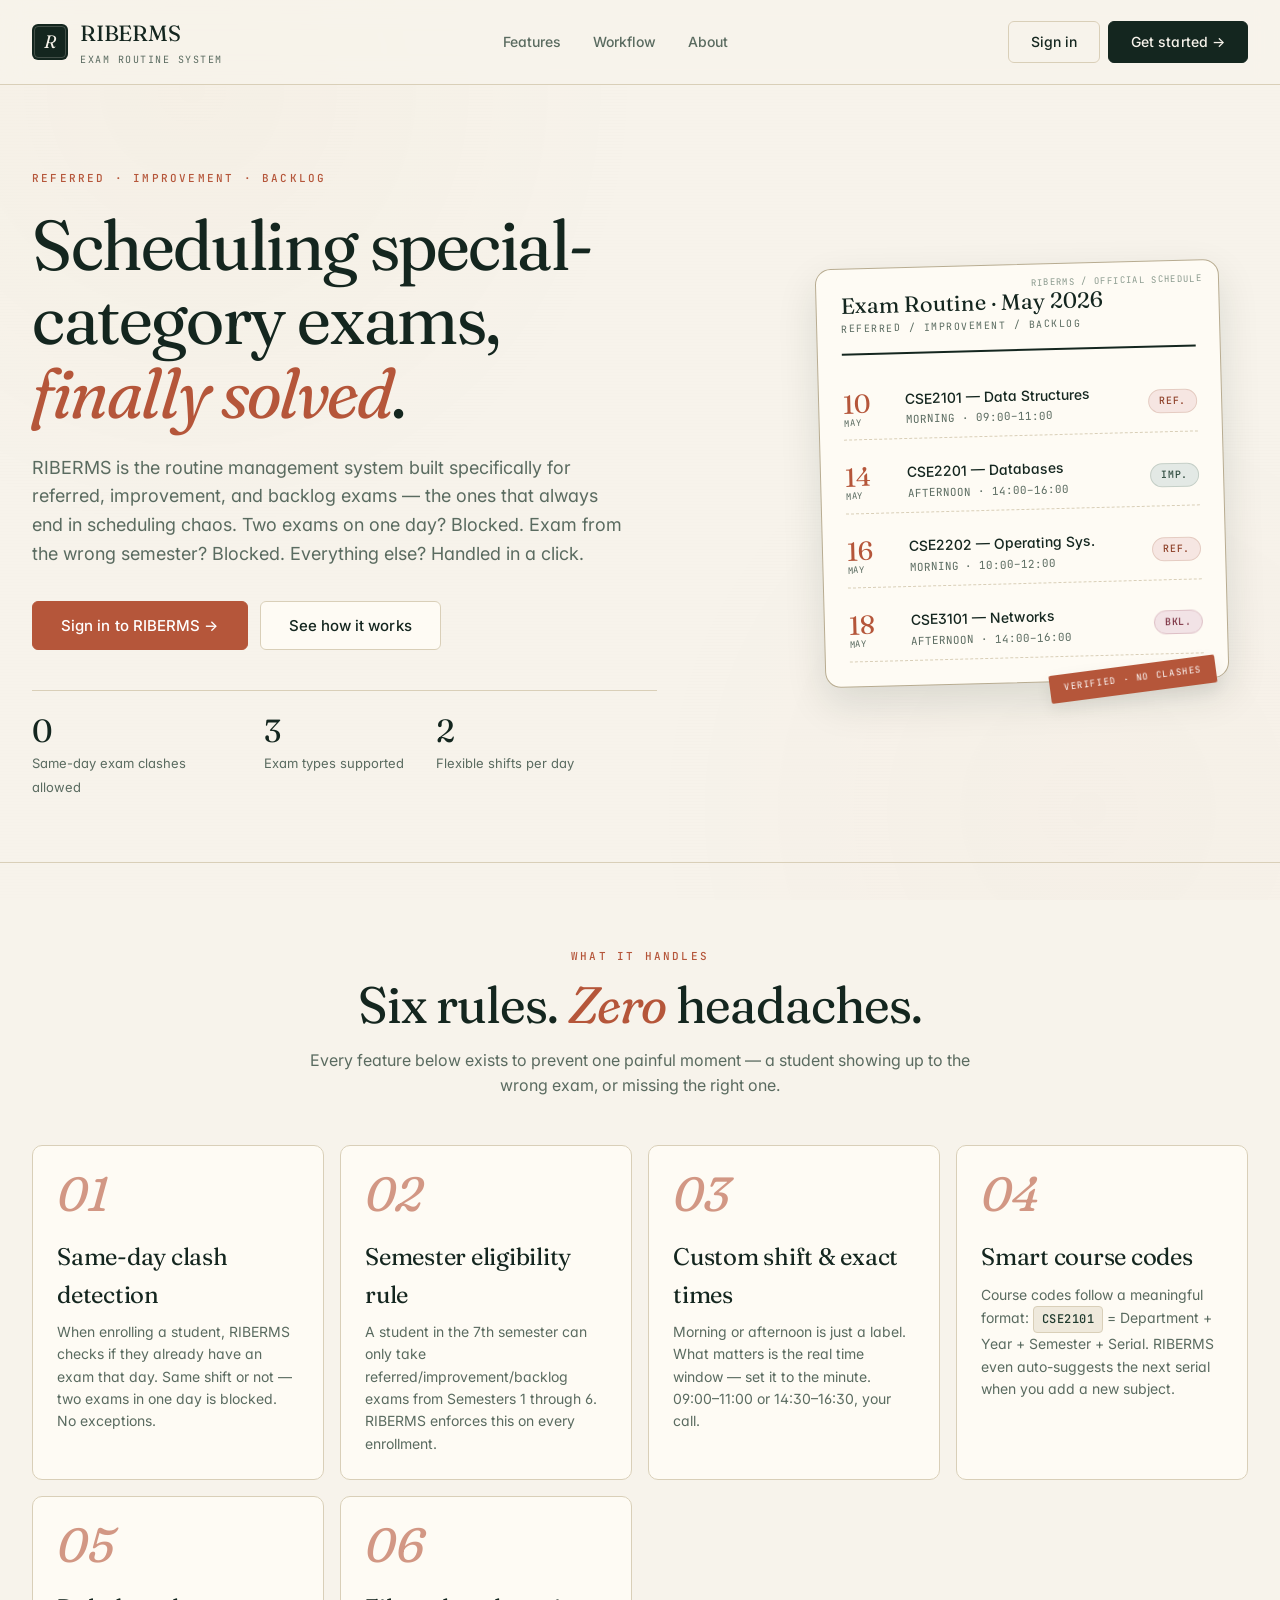
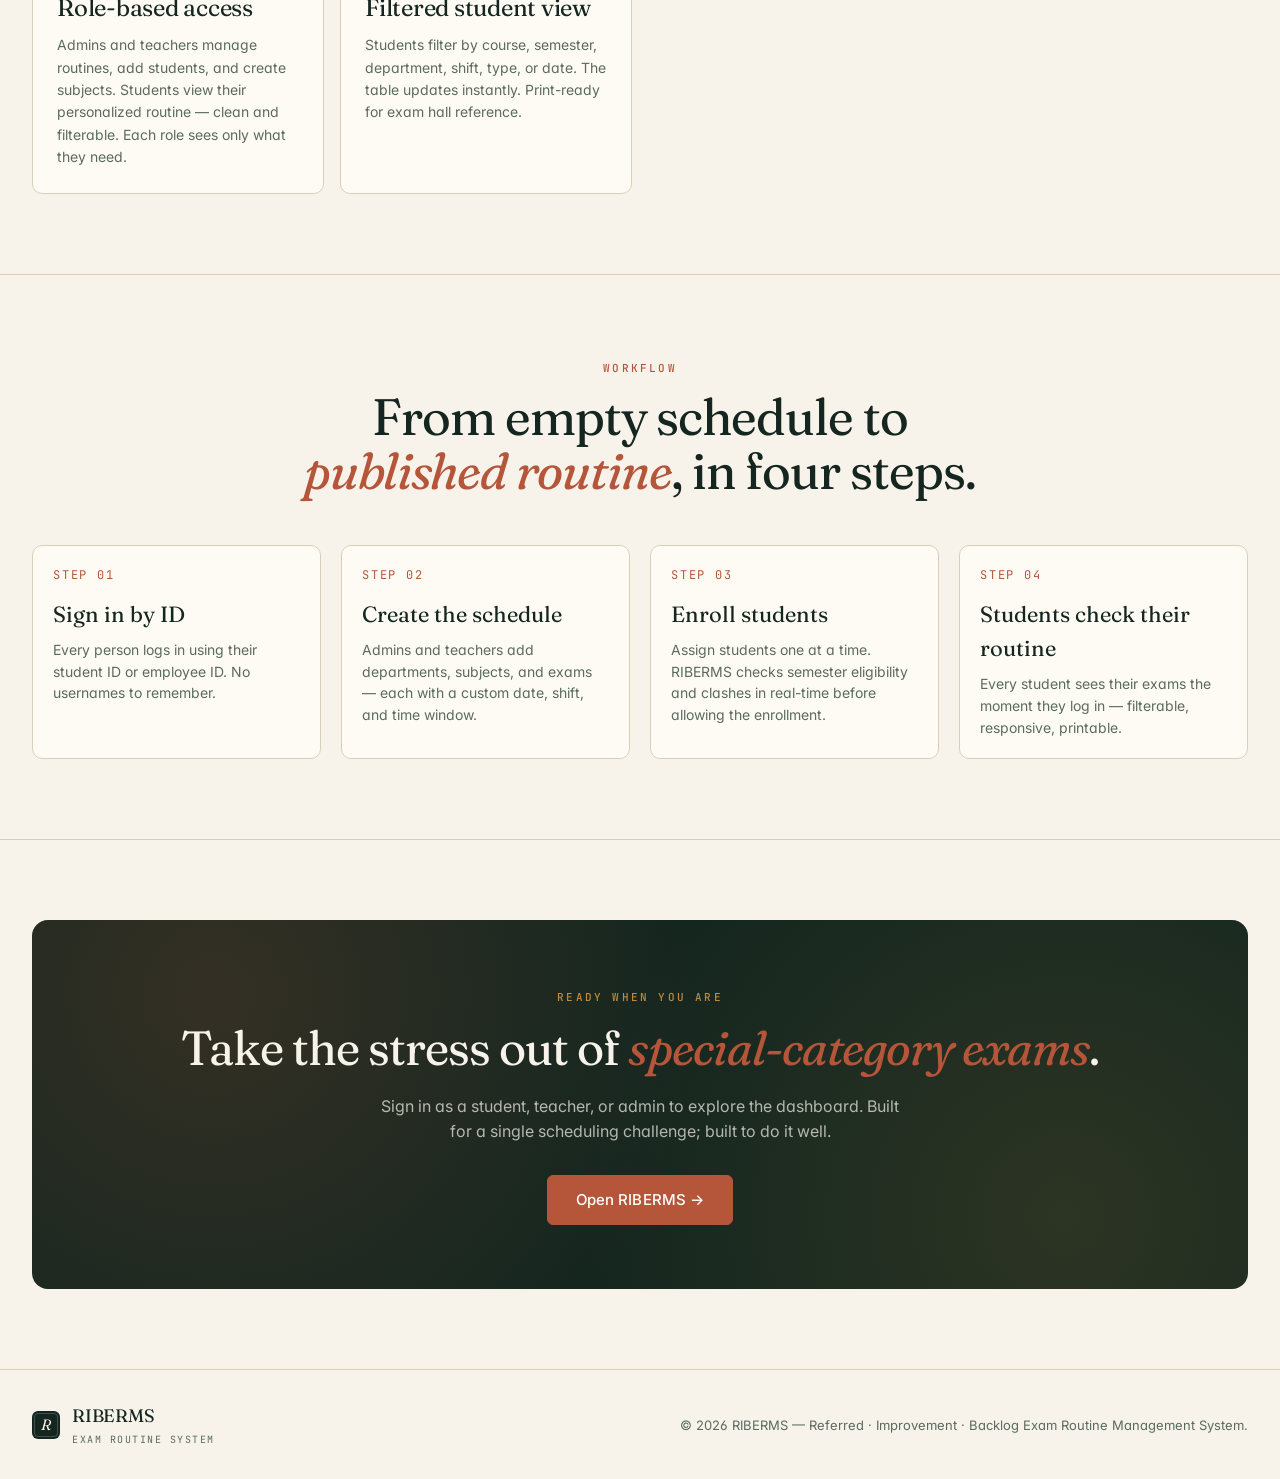
==== commit 8a6714e8: "added rest of the project frontend" ====
--- a/css/style.css
+++ b/css/style.css
@@ -476,7 +476,6 @@
 
 @media (max-width: 960px) {
   .dash-shell { grid-template-columns: 1fr; }
-  .sidebar { display: none; }
 }
 
 .sidebar {
@@ -794,19 +793,22 @@
 
 .hero-inner {
   display: grid;
-  grid-template-columns: 1.25fr 1fr;
-  gap: var(--space-16);
+  grid-template-columns: 1.15fr 1fr;
+  gap: var(--space-12);
   align-items: center;
 }
-
-@media (max-width: 960px) {
+/* Critical: grid items default to min-width: auto which prevents shrinking */
+.hero-inner > * { min-width: 0; }
+
+@media (max-width: 1100px) {
   .hero-inner { grid-template-columns: 1fr; gap: var(--space-10); }
   .hero { padding: var(--space-10) 0 var(--space-12); }
 }
 
 .hero h1 {
-  font-size: clamp(42px, 6.5vw, 92px);
+  font-size: clamp(36px, 5.5vw, 76px);
   margin: var(--space-5) 0 var(--space-6);
+  line-height: 1.05;
 }
 
 .hero-lede {
@@ -843,15 +845,17 @@
   color: var(--ink-muted);
 }
 
-/* Hero right — stylized routine preview */
+/* Hero right — stylized routine preview (now in normal flow, no absolute) */
 .hero-visual {
   position: relative;
-  aspect-ratio: 4 / 5;
+  width: 100%;
   max-width: 440px;
   justify-self: end;
-}
-@media (max-width: 960px) {
-  .hero-visual { justify-self: center; aspect-ratio: 5 / 4; max-width: 520px; width: 100%; }
+  /* Add padding so the rotated card and stamp stay inside */
+  padding: 12px 24px 28px 12px;
+}
+@media (max-width: 1100px) {
+  .hero-visual { justify-self: center; max-width: 520px; }
 }
 
 .routine-preview {
@@ -860,12 +864,14 @@
   border-radius: var(--r-lg);
   padding: var(--space-6);
   box-shadow: var(--shadow-lg);
-  position: absolute;
-  inset: 0;
+  position: relative;
   transform: rotate(-1.5deg);
   display: flex;
   flex-direction: column;
   gap: var(--space-3);
+  /* Constrain so contents never push wider than the parent */
+  width: 100%;
+  box-sizing: border-box;
 }
 .routine-preview::before {
   content: 'RIBERMS / OFFICIAL SCHEDULE';
@@ -901,13 +907,22 @@
 
 .routine-preview-row {
   display: grid;
-  grid-template-columns: 60px 1fr auto;
+  grid-template-columns: 50px 1fr auto;
   gap: var(--space-3);
   align-items: center;
   padding: 10px 0;
   border-bottom: 1px dashed var(--line);
 }
 .routine-preview-row:last-child { border-bottom: none; }
+.routine-preview-row > * { min-width: 0; }
+.routine-preview-row .info { overflow: hidden; }
+.routine-preview-row .info strong,
+.routine-preview-row .info span {
+  display: block;
+  white-space: nowrap;
+  overflow: hidden;
+  text-overflow: ellipsis;
+}
 
 .routine-preview-row .date {
   font-family: var(--font-display);
@@ -938,18 +953,19 @@
 
 .routine-preview-stamp {
   position: absolute;
-  bottom: -16px;
-  right: 20px;
+  bottom: -14px;
+  right: 12px;
   background: var(--terracotta);
   color: #fff;
-  padding: 8px 16px;
-  font-family: var(--font-mono);
-  font-size: 10px;
-  letter-spacing: 0.2em;
+  padding: 7px 14px;
+  font-family: var(--font-mono);
+  font-size: 9px;
+  letter-spacing: 0.18em;
   text-transform: uppercase;
   border-radius: 2px;
   transform: rotate(-6deg);
   box-shadow: var(--shadow-md);
+  white-space: nowrap;
 }
 
 /* ============================================================
@@ -1425,3 +1441,183 @@
   .dash-shell { grid-template-columns: 1fr; }
   .dash-main { padding: 0; }
 }
+
+/* =========================================================
+   RESPONSIVE — Tablet & Mobile
+   ========================================================= */
+
+/* Mobile menu toggle button — hidden on desktop */
+.mobile-menu-btn {
+  display: none;
+  background: transparent;
+  border: 1px solid var(--line);
+  border-radius: 8px;
+  padding: 8px 10px;
+  cursor: pointer;
+  align-items: center;
+  justify-content: center;
+  color: var(--ink);
+  transition: background 0.15s ease;
+}
+.mobile-menu-btn:hover { background: var(--cream-warm); }
+.mobile-menu-btn svg { width: 22px; height: 22px; }
+
+/* Sidebar overlay (for closing when tapping outside) */
+.sidebar-overlay {
+  display: none;
+  position: fixed;
+  inset: 0;
+  background: rgba(15, 31, 22, 0.4);
+  z-index: 90;
+  backdrop-filter: blur(2px);
+}
+.sidebar-overlay.active { display: block; }
+
+/* ===== TABLET ( ≤ 1024px ) ===== */
+@media (max-width: 1024px) {
+  /* Sidebar narrower */
+  .dash-shell { grid-template-columns: 220px 1fr; }
+  .sidebar { padding: var(--space-6) var(--space-4); }
+  .dash-main { padding: var(--space-7) var(--space-6); }
+
+  /* Stats grid: 2 cols instead of 4 */
+  .stats-grid { grid-template-columns: repeat(2, 1fr); }
+
+  /* Filter bar wraps */
+  .filter-bar { flex-wrap: wrap; }
+  .filter-bar .form-select { min-width: 0; flex: 1 1 140px; }
+
+  /* Page header stacks */
+  .page-header { flex-direction: column; align-items: flex-start; gap: 16px; }
+
+  /* Two-column grid stacks */
+  .two-col { grid-template-columns: 1fr; }
+}
+
+/* ===== MOBILE ( ≤ 768px ) ===== */
+@media (max-width: 768px) {
+  /* Body & container padding tighter */
+  .container { padding: 0 16px; }
+
+  /* Navbar tightens, hide brand-tag */
+  .navbar { padding: var(--space-4) 0; }
+  .navbar-inner { gap: 12px; }
+  .brand-tag { display: none; }
+  .brand-mark { width: 32px; height: 32px; font-size: 14px; }
+  .brand strong { font-size: 16px; }
+  #user-chip { font-size: 11px; max-width: 50%; text-align: right; line-height: 1.4; }
+
+  /* Show mobile menu button */
+  .mobile-menu-btn { display: inline-flex; }
+
+  /* Sidebar becomes a slide-in drawer */
+  .dash-shell { grid-template-columns: 1fr; position: relative; }
+  .sidebar {
+    position: fixed;
+    top: 0; left: 0;
+    width: 280px;
+    height: 100vh;
+    z-index: 100;
+    transform: translateX(-100%);
+    transition: transform 0.28s ease;
+    overflow-y: auto;
+    box-shadow: 4px 0 24px rgba(15, 31, 22, 0.12);
+    background: var(--cream);
+    border-right: 1px solid var(--line);
+    padding: var(--space-6) var(--space-5);
+  }
+  .sidebar.open { transform: translateX(0); }
+
+  /* Main content full width */
+  .dash-main { padding: var(--space-5) 16px; }
+
+  /* Page title smaller */
+  .page-title { font-size: 28px; line-height: 1.15; }
+  .page-subtitle { font-size: 14px; }
+
+  /* Stats: stack to 1 column on small mobile, 2 on landscape */
+  .stats-grid { grid-template-columns: repeat(2, 1fr); gap: 12px; }
+  .stat-card { padding: 16px; }
+  .stat-value { font-size: 28px; }
+
+  /* Tables: enable horizontal scroll, never squish */
+  .table-wrap { overflow-x: auto; -webkit-overflow-scrolling: touch; }
+  .table { min-width: 600px; }
+  .table th, .table td { padding: 10px 12px; font-size: 13px; }
+  .table-scroll { max-height: none; }
+
+  /* Cards & forms tighter */
+  .card { padding: 18px; }
+  .card-title { font-size: 18px; }
+
+  /* Form grids collapse */
+  .form-grid-2 { grid-template-columns: 1fr; gap: 0; }
+
+  /* Modal full-width on mobile */
+  .modal-backdrop { padding: 12px; align-items: flex-end; }
+  .modal {
+    max-width: 100%;
+    max-height: 92vh;
+    border-radius: 16px 16px 0 0;
+    margin: 0;
+  }
+  .modal-header { padding: 18px 20px; }
+  .modal-title { font-size: 20px; }
+  .modal-body { padding: 18px 20px; }
+  .modal-footer { flex-direction: column-reverse; gap: 8px; }
+  .modal-footer .btn { width: 100%; justify-content: center; }
+
+  /* Buttons full width when in a form footer-like context */
+  .btn-sm { padding: 6px 10px; font-size: 12px; }
+
+  /* Login page stacks vertically — left panel becomes a header */
+  .login-shell { grid-template-columns: 1fr; min-height: auto; }
+  .login-left {
+    padding: 32px 24px 28px;
+    min-height: auto;
+  }
+  .login-left-title { font-size: 32px; line-height: 1.15; }
+  .login-left-lede { font-size: 14px; }
+  .login-quote { font-size: 13px; padding: 16px; }
+  .login-right { padding: 32px 20px; min-height: 60vh; }
+  .login-form { max-width: 100%; }
+  .login-form-head h2 { font-size: 26px; }
+
+  /* Hero on landing tightens */
+  .hero { padding: 60px 0 40px; }
+  .hero-title { font-size: 38px; line-height: 1.1; }
+  .hero-lede { font-size: 16px; }
+
+  /* Calendar rows stack */
+  .cal-row { flex-direction: column; align-items: flex-start; gap: 12px; }
+  .cal-date { flex-direction: row; gap: 8px; align-items: baseline; }
+  .cal-date .day { font-size: 28px; }
+  .cal-info h3 { font-size: 16px; }
+
+  /* Filter bar full width */
+  .filter-bar { gap: 8px; }
+  .filter-bar .form-select { flex: 1 1 calc(50% - 4px); min-width: 0; }
+  .filter-bar .btn { flex: 1 1 100%; }
+}
+
+/* ===== SMALL MOBILE ( ≤ 480px ) ===== */
+@media (max-width: 480px) {
+  .stats-grid { grid-template-columns: 1fr; }
+  .page-title { font-size: 24px; }
+  .stat-value { font-size: 26px; }
+  .login-left-title { font-size: 26px; }
+  .hero-title { font-size: 30px; }
+  .table th, .table td { padding: 8px 10px; font-size: 12px; }
+}
+
+/* Hide mobile-menu-btn on desktop explicitly */
+@media (min-width: 769px) {
+  .mobile-menu-btn { display: none !important; }
+  .sidebar-overlay { display: none !important; }
+}
+
+/* Touch-friendly tap targets */
+@media (hover: none) and (pointer: coarse) {
+  .btn, .sidebar-nav-item, .modal-close { min-height: 40px; }
+  .table td .btn-sm { padding: 8px 12px; }
+}
